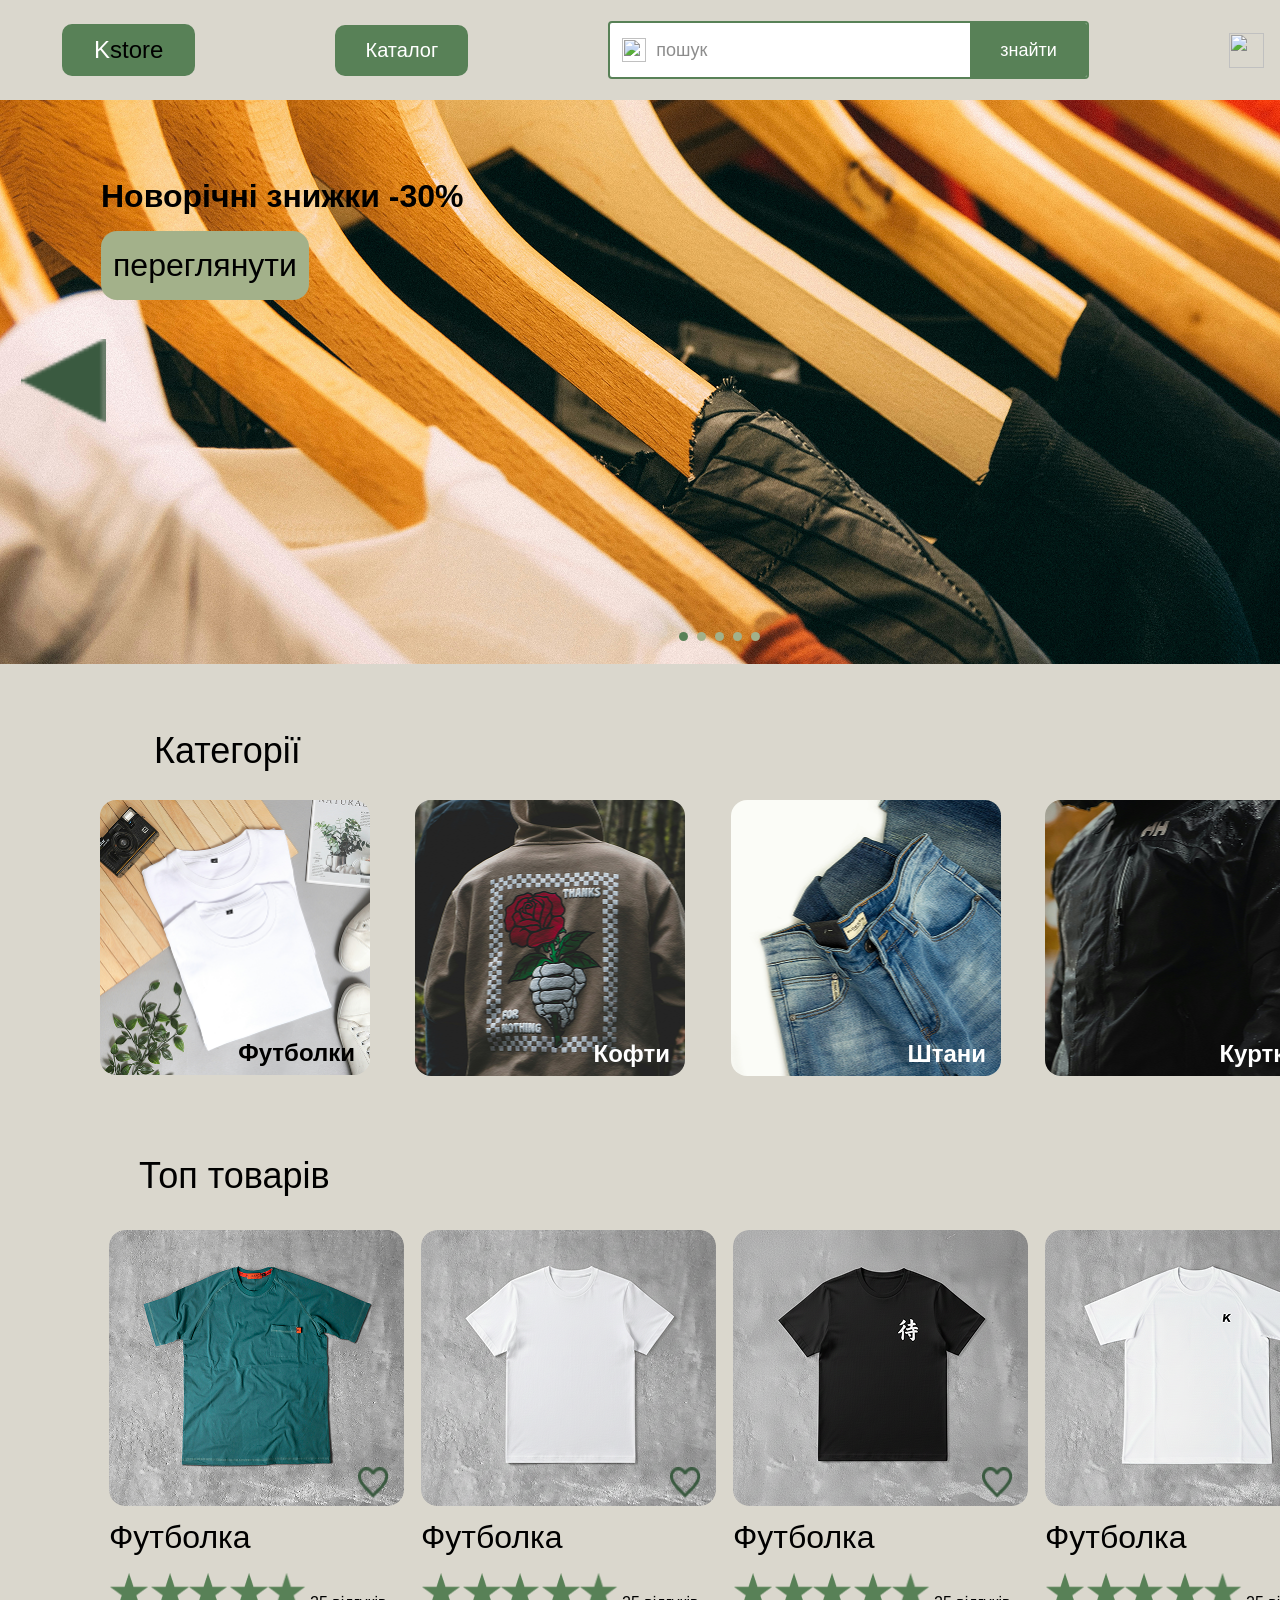
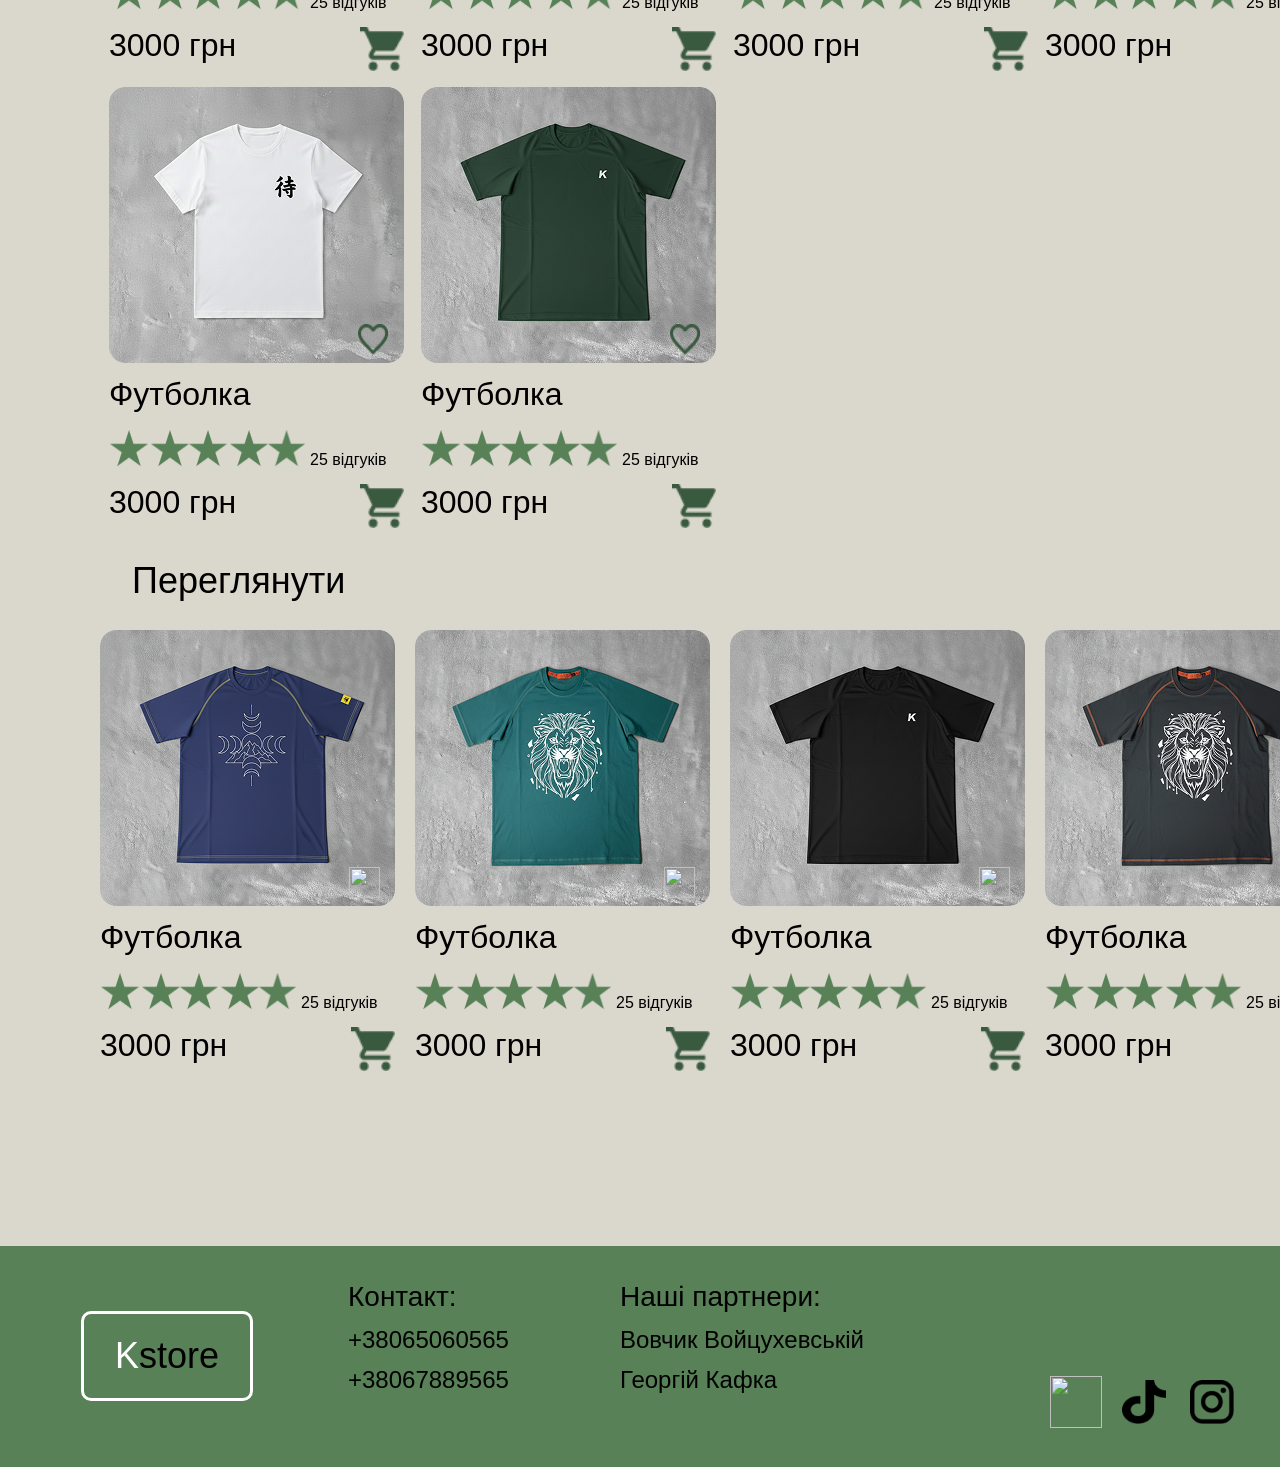
==== index.html @ ea3f1ccd "ver3" ====
<!DOCTYPE html>
<html>
 
<head>
  <meta charset="utf-8" />
  <style>
    :root {
      --cart: #588157;
      --clolr: #DAD7CD;
      --clollr: #a3b18a;
      --coilr: #a3b18a;
    }
  </style>
  <link rel="stylesheet" href="style.css">
</head>
 
<body>
  <div class="home-page">
 
    <!-- ХЕДЕР -->
    <header class="header">
      <div class="kstore-wrapper">
        <p class="kstore"><span class="span">K</span><span class="text-wrapper-13">store</span></p>
      </div>
      <button class="div-wrapper">Каталог</button>
      <div class="search-container">
        <div class="search-box">
          <img class="search-icon" src="img/pepicons-pop-loop.svg" />
          <input type="text" placeholder="пошук" class="search-input">
        </div>
        <button class="button-find">знайти</button>
      </div>
      <div class="header-icons">
        <img class="header-icon" src="img/heart-2.svg" />
        <img class="header-icon" src="img/mdi-account.svg" />
        <img class="header-icon" src="img/mdi-cart-2.svg" />
      </div>
    </header>
 
    <!-- БАНЕР -->
    <div class="frame">
      <div class="div">
        <div class="ellipse"></div>
        <div class="ellipse-2"></div>
        <div class="ellipse-3"></div>
        <div class="ellipse-4"></div>
        <div class="ellipse-5"></div>
        <div class="frame-2">
          <div class="text-wrapper">Новорічні знижки -30%</div>
          <button class="button">
            <div class="text-wrapper-2">переглянути</div>
          </button>
        </div>
        <img class="ic-outline-arrow" src="img/Vector (3).png" />
        <img class="img" src="img/Vector (4).png" />
      </div>
    </div>
 
    <!-- КАТЕГОРІЇ -->
    <div class="text-wrapper-3">Категорії</div>
    <div class="tshirtcategory">
      <div class="text-wrapper-14">Футболки</div>
    </div>
    <div class="frame-7">
      <div class="text-wrapper-15">Кофти</div>
    </div>
    <div class="frame-8">
      <div class="text-wrapper-15">Штани</div>
    </div>
    <div class="frame-9">
      <div class="text-wrapper-15">Куртки</div>
    </div>
 
    <div class="text-wrapper-4">Топ товарів</div>
    <div class="frame-3">
      <div class="div-2">
        <div class="heart-wrapper"><img class="heart" src="img/Vector (2).png" /></div>
        <img class="product-photo" src="img/Frame 15 (10).png" />
        <div class="text-wrapper-5">Футболка</div>
        <img class="star" src="img/Star 3.png" />
        <img class="star-2" src="img/Star 3.png" />
        <img class="star-3" src="img/Star 3.png" />
        <img class="star-4" src="img/Star 3.png" />
        <img class="star-5" src="img/Star 3.png" />
        <div class="text-wrapper-6">25 відгуків</div>
        <div class="text-wrapper-7">3000 грн</div>
        <img class="mdi-cart" src="img/Vector.png" />
      </div>
      <div class="div-2">
        <div class="heart-wrapper"><img class="heart" src="img/Vector (2).png" /></div>
        <img class="product-photo" src="img/Frame 15 (11).png" />
        <div class="text-wrapper-5">Футболка</div>
        <img class="star" src="img/Star 3.png" />
        <img class="star-2" src="img/Star 3.png" />
        <img class="star-3" src="img/Star 3.png" />
        <img class="star-4" src="img/Star 3.png" />
        <img class="star-5" src="img/Star 3.png" />
        <div class="text-wrapper-6">25 відгуків</div>
        <div class="text-wrapper-7">3000 грн</div>
        <img class="mdi-cart" src="img/Vector.png" />
      </div>
      <div class="div-2">
        <div class="heart-wrapper"><img class="heart" src="img/Vector (2).png" /></div>
        <img class="product-photo" src="img/Frame 15 (12).png" />
        <div class="text-wrapper-5">Футболка</div>
        <img class="star" src="img/Star 3.png" />
        <img class="star-2" src="img/Star 3.png" />
        <img class="star-3" src="img/Star 3.png" />
        <img class="star-4" src="img/Star 3.png" />
        <img class="star-5" src="img/Star 3.png" />
        <div class="text-wrapper-8">25 відгуків</div>
        <div class="text-wrapper-7">3000 грн</div>
        <img class="mdi-cart" src="img/Vector.png" />
      </div>
      <div class="div-2">
        <div class="heart-wrapper"><img class="heart" src="img/Vector (2).png" /></div>
        <img class="product-photo" src="img/Frame 15 (13).png" />
        <div class="text-wrapper-5">Футболка</div>
        <img class="star" src="img/Star 3.png" />
        <img class="star-2" src="img/Star 3.png" />
        <img class="star-3" src="img/Star 3.png" />
        <img class="star-4" src="img/Star 3.png" />
        <img class="star-5" src="img/Star 3.png" />
        <div class="text-wrapper-6">25 відгуків</div>
        <div class="text-wrapper-7">3000 грн</div>
        <img class="mdi-cart" src="img/Vector.png" />
      </div>
      <div class="div-2">
        <div class="heart-wrapper"><img class="heart" src="img/Vector (2).png" /></div>
        <img class="product-photo" src="img/Frame 15 (14).png" />
        <div class="text-wrapper-5">Футболка</div>
        <img class="star" src="img/Star 3.png" />
        <img class="star-2" src="img/Star 3.png" />
        <img class="star-3" src="img/Star 3.png" />
        <img class="star-4" src="img/Star 3.png" />
        <img class="star-5" src="img/Star 3.png" />
        <div class="text-wrapper-6">25 відгуків</div>
        <div class="text-wrapper-7">3000 грн</div>
        <img class="mdi-cart" src="img/Vector.png" />
      </div>
      <div class="div-2">
        <div class="heart-wrapper"><img class="heart" src="img/Vector (2).png" /></div>
        <img class="product-photo" src="img/Frame 15 (15).png" />
        <div class="text-wrapper-5">Футболка</div>
        <img class="star" src="img/Star 3.png" />
        <img class="star-2" src="img/Star 3.png" />
        <img class="star-3" src="img/Star 3.png" />
        <img class="star-4" src="img/Star 3.png" />
        <img class="star-5" src="img/Star 3.png" />
        <div class="text-wrapper-8">25 відгуків</div>
        <div class="text-wrapper-7">3000 грн</div>
        <img class="mdi-cart" src="img/Vector.png" />
      </div>
    </div>
 
    <div class="text-wrapper-9">Переглянути</div>
    <div class="frame-4">
      <div class="div-2">
        <div class="heart-wrapper"><img class="heart" src="img/heart.svg" /></div>
        <img class="product-photo" src="img/Frame 15 (16).png" />
        <div class="text-wrapper-5">Футболка</div>
        <img class="star" src="img/Star 3.png" />
        <img class="star-2" src="img/Star 3.png" />
        <img class="star-3" src="img/Star 3.png" />
        <img class="star-4" src="img/Star 3.png" />
        <img class="star-5" src="img/Star 3.png" />
        <div class="text-wrapper-8">25 відгуків</div>
        <div class="text-wrapper-7">3000 грн</div>
        <img class="mdi-cart" src="img/Vector.png" />
      </div>
      <div class="div-2">
        <div class="heart-wrapper"><img class="heart" src="img/heart.svg" /></div>
        <img class="product-photo" src="img/Frame 15 (17).png" />
        <div class="text-wrapper-5">Футболка</div>
        <img class="star" src="img/Star 3.png" />
        <img class="star-2" src="img/Star 3.png" />
        <img class="star-3" src="img/Star 3.png" />
        <img class="star-4" src="img/Star 3.png" />
        <img class="star-5" src="img/Star 3.png" />
        <div class="text-wrapper-8">25 відгуків</div>
        <div class="text-wrapper-7">3000 грн</div>
        <img class="mdi-cart" src="img/Vector.png" />
      </div>
      <div class="div-2">
        <div class="heart-wrapper"><img class="heart" src="img/heart.svg" /></div>
        <img class="product-photo" src="img/Frame 15 (18).png" />
        <div class="text-wrapper-5">Футболка</div>
        <img class="star" src="img/Star 3.png" />
        <img class="star-2" src="img/Star 3.png" />
        <img class="star-3" src="img/Star 3.png" />
        <img class="star-4" src="img/Star 3.png" />
        <img class="star-5" src="img/Star 3.png" />
        <div class="text-wrapper-8">25 відгуків</div>
        <div class="text-wrapper-7">3000 грн</div>
        <img class="mdi-cart" src="img/Vector.png" />
      </div>
      <div class="div-2">
        <div class="heart-wrapper"><img class="heart" src="img/heart.svg" /></div>
        <img class="product-photo" src="img/Frame 15 (19).png" />
        <div class="text-wrapper-5">Футболка</div>
        <img class="star" src="img/Star 3.png" />
        <img class="star-2" src="img/Star 3.png" />
        <img class="star-3" src="img/Star 3.png" />
        <img class="star-4" src="img/Star 3.png" />
        <img class="star-5" src="img/Star 3.png" />
        <div class="text-wrapper-8">25 відгуків</div>
        <div class="text-wrapper-7">3000 грн</div>
        <img class="mdi-cart" src="img/Vector.png" />
      </div>
    </div>
 
    <!-- ФУТЕР -->
    <div class="rectangle">
      <div class="rectangle-2"></div>
      <a href="index.html">
        <div class="frame-10">
          <p class="p"><span class="span">K</span><span class="text-wrapper-13">store</span></p>
        </div>
      </a>
      <div class="text-wrapper-16">Контакт:</div>
      <div class="text-wrapper-17">+38065060565</div>
      <div class="text-wrapper-18">+38067889565</div>
      <div class="text-wrapper-19">Наші партнери:</div>
      <div class="text-wrapper-20">Вовчик Войцухевській</div>
      <div class="text-wrapper-21">Георгій Кафка</div>
      <div class="footer-icons">
        <img src="img/vector-3.svg" class="footer-icon-tiktok" />
        <div class="mdi-instagram"><img class="vector" src="img/Vector (5).png" /></div>
        <div class="mdi-twitter"><img class="vector-2" src="img/Vector (6).png" /></div>
      </div>
    </div>
 
  </div>
</body>
 
</html>
---- style.css ----
html, body {
  margin: 0;
  padding: 0;
  background-color: #DAD7CD;
}

button:focus-visible {
  outline: 2px solid #4a90e2;
}

a {
  text-decoration: none;
}


.home-page {
  background-color: #DAD7CD;
  width: 1440px;
  min-height: 3067px;
  margin: 0 auto;
  position: relative;
  display: flex;
  flex-direction: column;
  align-items: flex-start;
}


.home-page .header {
  width: 1440px;
  height: 100px;
  display: flex;
  align-items: center;
  justify-content: space-between;
  padding: 0 62px;
  box-sizing: border-box;
  flex-shrink: 0;
  background-color: transparent;
}

.home-page .kstore-wrapper {
  display: flex;
  align-items: center;
  justify-content: center;
  background-color: #588157;
  border-radius: 10px;
  padding: 12px 32px;
  cursor: pointer;
}

.home-page .kstore {
  font-family: "Inter", Helvetica, sans-serif;
  font-size: 24px;
  color: transparent;
  margin: 0;
  line-height: normal;
}

.home-page .span {
  color: #ffffff;
}

.home-page .text-wrapper-13 {
  color: #000000;
}

.home-page .div-wrapper {
  all: unset;
  box-sizing: border-box;
  background-color: #588157;
  color: #ffffff;
  border-radius: 10px;
  padding: 14px 30px;
  font-family: "Inter", Helvetica, sans-serif;
  font-size: 20px;
  cursor: pointer;
  white-space: nowrap;
}

.home-page .div-wrapper:hover {
  background-color: #3e5b41;
}

.search-container {
  display: flex;
  align-items: center;
  border: 2px solid #588157;
  border-radius: 4px;
  overflow: hidden;
  background: white;
}

.search-box {
  display: flex;
  align-items: center;
  padding: 0 12px;
}

.search-icon {
  width: 24px;
  height: 24px;
  margin-right: 8px;
}

.search-input {
  border: none;
  outline: none;
  width: 300px;
  height: 50px;
  font-size: 18px;
  font-family: "Inter", Helvetica, sans-serif;
  background: transparent;
}

.search-input::placeholder {
  color: #8c8c8c;
}

.button-find {
  all: unset;
  box-sizing: border-box;
  background-color: #588157;
  color: #ffffff;
  padding: 0 30px;
  height: 54px;
  cursor: pointer;
  font-size: 18px;
  font-family: "Inter", Helvetica, sans-serif;
  white-space: nowrap;
}

.button-find:hover {
  background-color: #3e5b41;
}

.header-icons {
  display: flex;
  align-items: center;
  gap: 22px;
}

.header-icon {
  width: 35px;
  height: 35px;
  cursor: pointer;
}

.home-page .frame {
  width: 1440px;
  height: 564px;
  flex-shrink: 0;
}

.home-page .div {
  width: 1440px;
  height: 564px;
  position: relative;
  background-image: url(./img/Rectangle\ 1.png);
  background-size: cover;
  background-position: 50% 50%;
}

.home-page .ellipse {
  position: absolute;
  left: 679px;
  top: 532px;
  width: 9px;
  height: 9px;
  border-radius: 50%;
  background-color: #588157;
}

.home-page .ellipse-2,
.home-page .ellipse-3,
.home-page .ellipse-4,
.home-page .ellipse-5 {
  position: absolute;
  top: 532px;
  width: 9px;
  height: 9px;
  border-radius: 50%;
  background-color: #a3b18a;
}

.home-page .ellipse-2 { left: 697px; }
.home-page .ellipse-3 { left: 715px; }
.home-page .ellipse-4 { left: 733px; }
.home-page .ellipse-5 { left: 751px; }

.home-page .frame-2 {
  display: flex;
  flex-direction: column;
  width: 383px;
  align-items: flex-start;
  position: absolute;
  top: 78px;
  left: 101px;
  gap: 16px;
}

.home-page .text-wrapper {
  font-family: "Inter", Helvetica, sans-serif;
  font-weight: 600;
  color: #000000;
  font-size: 32px;
  line-height: normal;
}

.home-page .button {
  all: unset;
  box-sizing: border-box;
  display: inline-flex;
  align-items: center;
  justify-content: center;
  padding: 16px 12px;
  background-color: #a3b18a;
  border-radius: 16px;
  cursor: pointer;
}

.home-page .text-wrapper-2 {
  font-family: "Inter", Helvetica, sans-serif;
  font-weight: 400;
  color: #000000;
  font-size: 32px;
  line-height: normal;
}

.home-page .ic-outline-arrow {
  position: absolute;
  top: 239px;
  left: 21px;
  width: 85px;
  height: 85px;
}

.home-page .img {
  position: absolute;
  top: 237px;
  left: 1350px;
  width: 90px;
  height: 90px;
}


.home-page .text-wrapper-3 {
  position: absolute;
  top: 730px;
  left: 154px;
  font-family: "Inter", Helvetica, sans-serif;
  font-weight: 400;
  color: #000000;
  font-size: 36px;
  line-height: normal;
}

.home-page .tshirtcategory {
  display: flex;
  width: 270px;
  height: 275px;
  align-items: flex-end;
  justify-content: flex-end;
  padding: 8px 15px;
  box-sizing: border-box;
  position: absolute;
  top: 800px;
  left: 100px;
  border-radius: 16px;
  background-image: url(./img/primary.png);
  background-size: cover;
  background-position: 50% 50%;
}

.home-page .text-wrapper-14 {
  font-family: "Inter", Helvetica, sans-serif;
  font-weight: 700;
  color: #000000;
  font-size: 24px;
  line-height: normal;
}

.home-page .frame-7 {
  display: flex;
  width: 270px;
  height: 276px;
  align-items: flex-end;
  justify-content: flex-end;
  padding: 8px 15px;
  box-sizing: border-box;
  position: absolute;
  top: 800px;
  left: 415px;
  border-radius: 16px;
  background-image: url(./img/Frame\ 32\ \(1\).png);
  background-size: cover;
  background-position: 50% 50%;
}

.home-page .frame-8 {
  display: flex;
  width: 270px;
  height: 276px;
  align-items: flex-end;
  justify-content: flex-end;
  padding: 8px 15px;
  box-sizing: border-box;
  position: absolute;
  top: 800px;
  left: 731px;
  border-radius: 16px;
  background-image: url(./img/Frame\ 33\ \(1\).png);
  background-size: cover;
  background-position: 50% 50%;
}

.home-page .frame-9 {
  display: flex;
  width: 270px;
  height: 276px;
  align-items: flex-end;
  justify-content: flex-end;
  padding: 8px 15px;
  box-sizing: border-box;
  position: absolute;
  top: 800px;
  left: 1045px;
  border-radius: 16px;
  background-image: url(./img/Frame\ 34\ \(1\).png);
  background-size: cover;
  background-position: 50% 50%;
}

.home-page .text-wrapper-15 {
  font-family: "Inter", Helvetica, sans-serif;
  font-weight: 600;
  color: #ffffff;
  font-size: 24px;
  line-height: normal;
}


.home-page .text-wrapper-4 {
  position: absolute;
  top: 1155px;
  left: 139px;
  font-family: "Inter", Helvetica, sans-serif;
  font-weight: 400;
  color: #000000;
  font-size: 36px;
  line-height: normal;
}

.home-page .frame-3 {
  display: flex;
  flex-wrap: wrap;
  width: 1243px;
  align-items: flex-start;
  gap: 17px;
  position: absolute;
  top: 1230px;
  left: 109px;
}

.home-page .div-2 {
  position: relative;
  width: 295px;
  height: 440px;
}

.home-page .heart-wrapper {
  all: unset;
  box-sizing: border-box;
  display: flex;
  width: 295px;
  height: 276px;
  align-items: flex-end;
  justify-content: flex-end;
  padding: 8px 15px;
  position: absolute;
  top: 0;
  left: 0;
  border-radius: 16px;
  cursor: pointer;
  z-index: 1;
}

.home-page .heart {
  width: 31px;
  height: 31px;
}

.home-page .product-photo {
  position: absolute;
  top: 0;
  left: 0;
  width: 295px;
  height: 276px;
  object-fit: cover;
  border-radius: 16px;
}

.home-page .text-wrapper-5 {
  position: absolute;
  top: 289px;
  left: 0;
  font-family: "Inter", Helvetica, sans-serif;
  font-weight: 400;
  color: #000000;
  font-size: 32px;
  line-height: normal;
}

.home-page .star  { position: absolute; top: 343px; left: 1px;   width: 39px; height: 37px; }
.home-page .star-2{ position: absolute; top: 343px; left: 42px;  width: 39px; height: 37px; }
.home-page .star-3{ position: absolute; top: 343px; left: 80px;  width: 39px; height: 37px; }
.home-page .star-4{ position: absolute; top: 343px; left: 121px; width: 39px; height: 37px; }
.home-page .star-5{ position: absolute; top: 343px; left: 159px; width: 38px; height: 37px; }

.home-page .text-wrapper-6,
.home-page .text-wrapper-8 {
  position: absolute;
  top: 364px;
  left: 201px;
  width: 85px;
  font-family: "Inter", Helvetica, sans-serif;
  font-weight: 400;
  color: #000000;
  font-size: 16px;
  line-height: normal;
  white-space: nowrap;
}

.home-page .text-wrapper-7 {
  position: absolute;
  top: 397px;
  left: 0;
  font-family: "Inter", Helvetica, sans-serif;
  font-weight: 400;
  color: #000000;
  font-size: 32px;
  line-height: normal;
}

.home-page .mdi-cart {
  position: absolute;
  top: 397px;
  left: 251px;
  width: 44px;
  height: 44px;
}


.home-page .text-wrapper-9 {
  position: absolute;
  top: 2160px;
  left: 132px;
  font-family: "Inter", Helvetica, sans-serif;
  font-weight: 400;
  color: #000000;
  font-size: 36px;
  line-height: normal;
}

.home-page .frame-4 {
  display: flex;
  align-items: flex-start;
  gap: 20px;
  position: absolute;
  top: 2230px;
  left: 100px;
}


.home-page .rectangle {
  position: absolute;
  bottom: 0;
  left: 0;
  width: 1440px;
  height: 221px;
  background-color: #588157;
}

.home-page .rectangle-2 {
  width: 100%;
  height: 100%;
  position: absolute;
  top: 0;
  left: 0;
  background-color: #588157;
}

.home-page .frame-10 {
  display: flex;
  width: 172px;
  height: 90px;
  align-items: center;
  justify-content: center;
  padding: 4px 39px;
  box-sizing: border-box;
  position: absolute;
  top: 65px;
  left: 81px;
  background-color: #588157;
  border-radius: 10px;
  border: 3px solid #ffffff;
}

.home-page .p {
  font-family: "Inter", Helvetica, sans-serif;
  font-weight: 400;
  color: transparent;
  font-size: 36px;
  line-height: normal;
  margin: 0;
}

.home-page .text-wrapper-16 {
  position: absolute;
  top: 35px;
  left: 348px;
  font-family: "Inter", Helvetica, sans-serif;
  font-weight: 400;
  color: #000000;
  font-size: 28px;
  line-height: normal;
}

.home-page .text-wrapper-17 {
  position: absolute;
  top: 80px;
  left: 348px;
  font-family: "Inter", Helvetica, sans-serif;
  font-weight: 400;
  color: #000000;
  font-size: 24px;
  line-height: normal;
}

.home-page .text-wrapper-18 {
  position: absolute;
  top: 120px;
  left: 348px;
  font-family: "Inter", Helvetica, sans-serif;
  font-weight: 400;
  color: #000000;
  font-size: 24px;
  line-height: normal;
}

.home-page .text-wrapper-19 {
  position: absolute;
  top: 35px;
  left: 620px;
  font-family: "Inter", Helvetica, sans-serif;
  font-weight: 400;
  color: #000000;
  font-size: 28px;
  line-height: normal;
}

.home-page .text-wrapper-20 {
  position: absolute;
  top: 80px;
  left: 620px;
  font-family: "Inter", Helvetica, sans-serif;
  font-weight: 400;
  color: #000000;
  font-size: 24px;
  line-height: normal;
}

.home-page .text-wrapper-21 {
  position: absolute;
  top: 120px;
  left: 620px;
  font-family: "Inter", Helvetica, sans-serif;
  font-weight: 400;
  color: #000000;
  font-size: 24px;
  line-height: normal;
}

.home-page .footer-icons {
  position: absolute;
  top: 130px;
  left: 1050px;
  display: flex;
  align-items: center;
  gap: 16px;
}

.home-page .footer-icon-tiktok {
  width: 52px;
  height: 52px;
}

.home-page .mdi-instagram {
  width: 52px;
  height: 52px;
  display: flex;
  align-items: center;
  justify-content: center;
}

.home-page .vector {
  width: 44px;
  height: 44px;
}

.home-page .mdi-twitter {
  width: 52px;
  height: 52px;
  display: flex;
  align-items: center;
  justify-content: center;
}

.home-page .vector-2 {
  width: 44px;
  height: 44px;
}


.home-page .slider-control {
  all: unset;
  box-sizing: border-box;
  position: absolute;
  cursor: pointer;
  display: block;
}

.home-page .product-cart-button {
  all: unset;
  box-sizing: border-box;
  position: absolute;
  top: 397px;
  left: 251px;
  width: 44px;
  height: 44px;
  cursor: pointer;
  display: block;
}

.home-page .icon-button {
  all: unset;
  box-sizing: border-box;
  cursor: pointer;
  display: block;
}

.home-page .tshirtcategory,
.home-page .frame-7,
.home-page .frame-8,
.home-page .frame-9 {
  text-decoration: none;
}
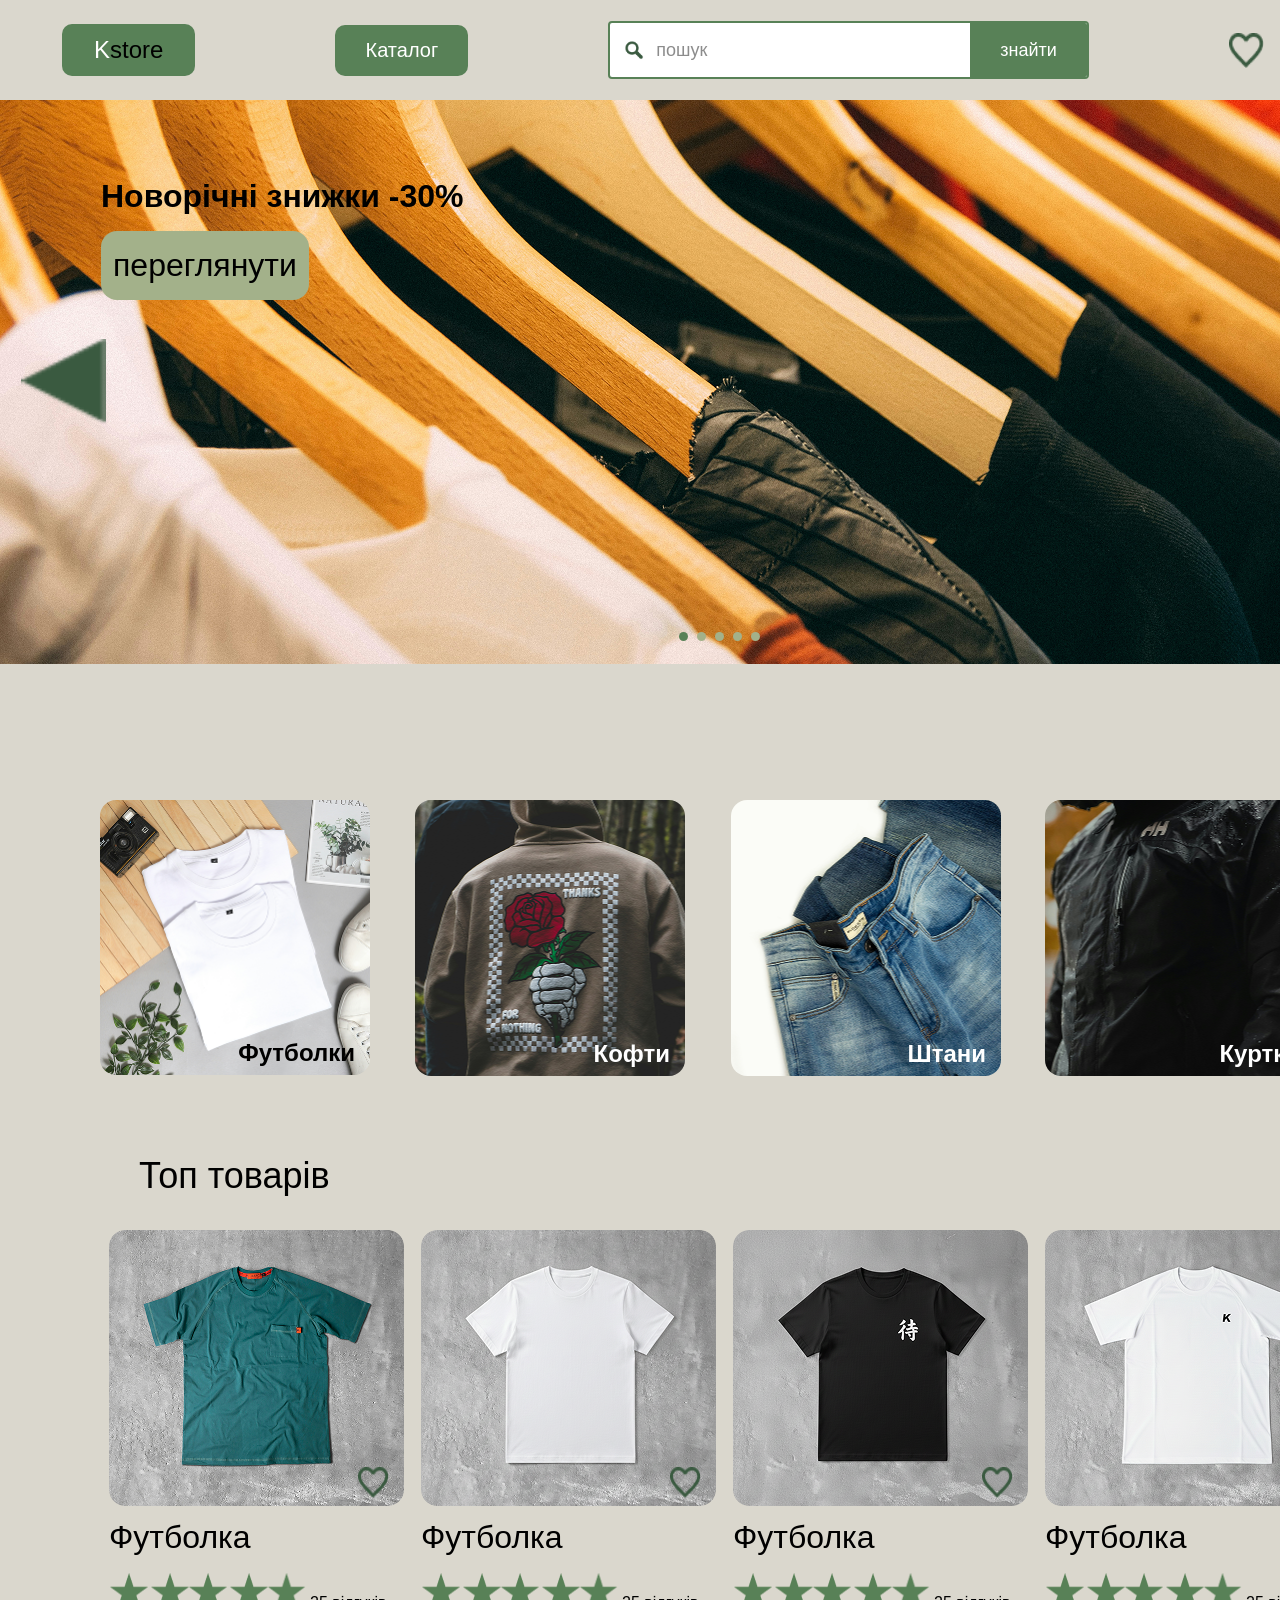
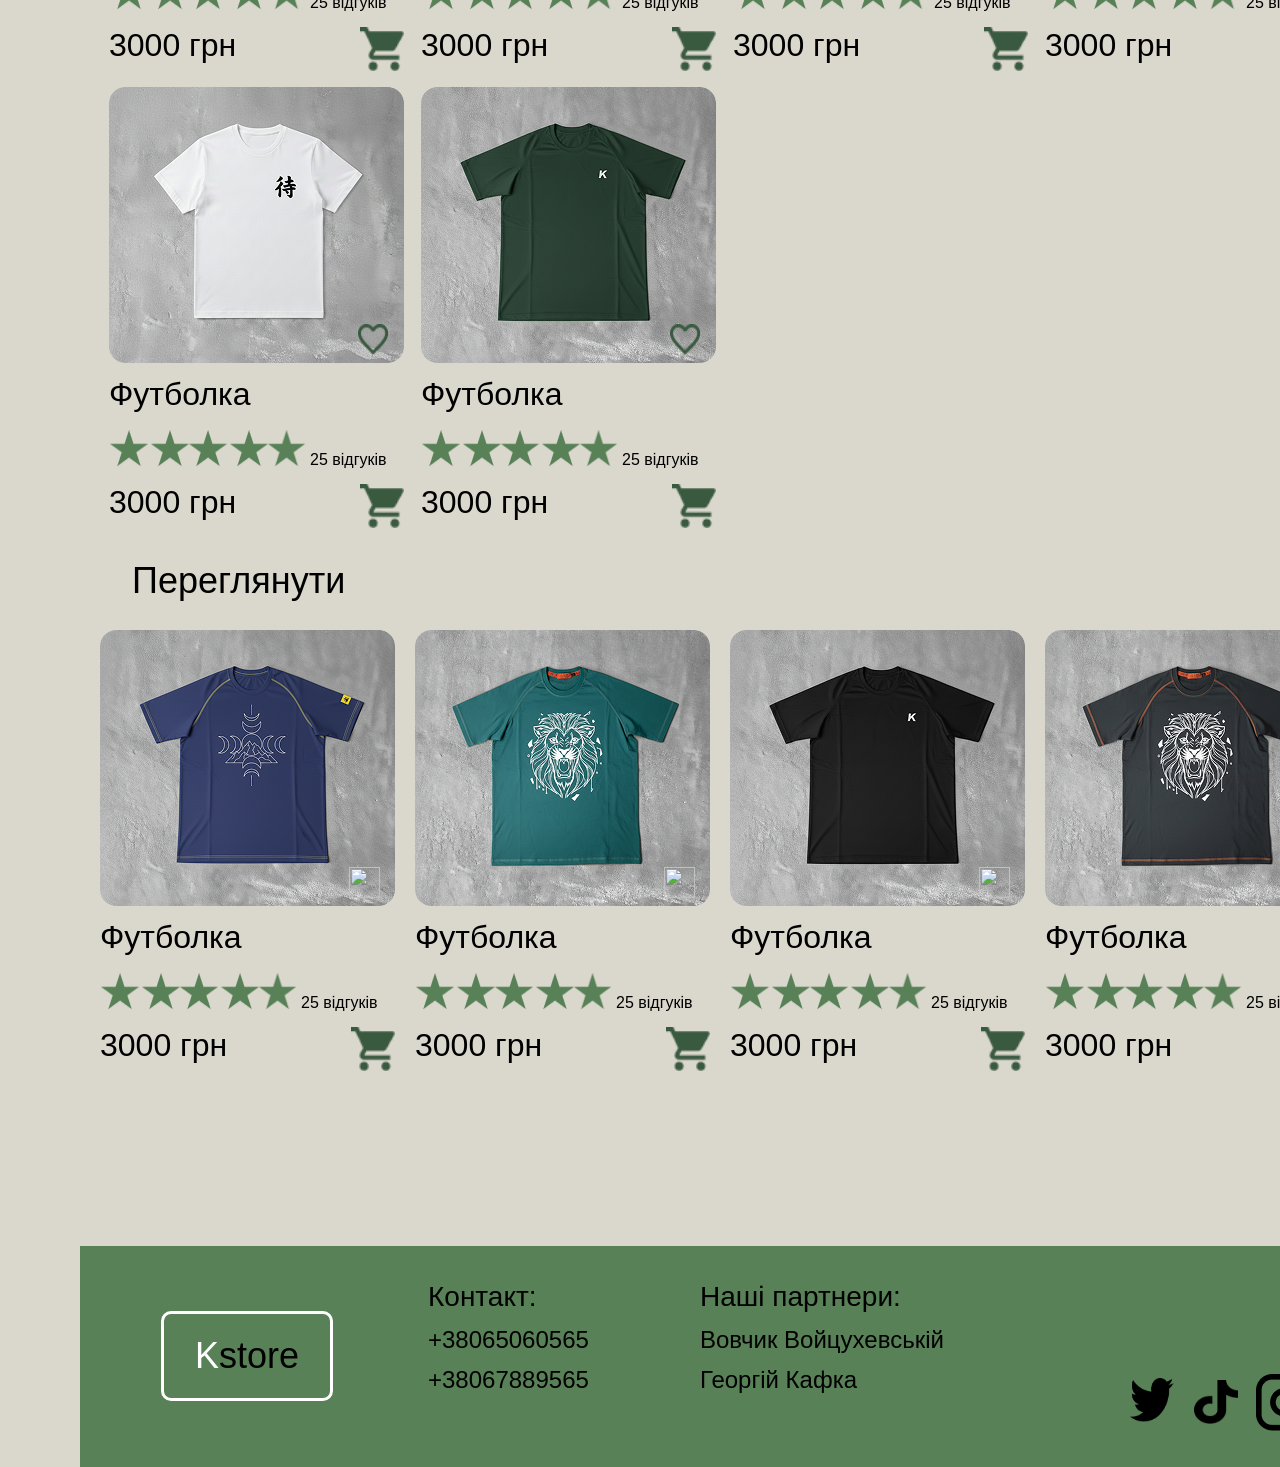
==== commit 7e0acc5a: "Add product page and update product links" ====
--- a/index.html
+++ b/index.html
@@ -25,15 +25,15 @@
       <button class="div-wrapper">Каталог</button>
       <div class="search-container">
         <div class="search-box">
-          <img class="search-icon" src="img/pepicons-pop-loop.svg" />
+          <img class="search-icon" src="img/pepicons-pop_loop.png" />
           <input type="text" placeholder="пошук" class="search-input">
         </div>
         <button class="button-find">знайти</button>
       </div>
       <div class="header-icons">
-        <img class="header-icon" src="img/heart-2.svg" />
-        <img class="header-icon" src="img/mdi-account.svg" />
-        <img class="header-icon" src="img/mdi-cart-2.svg" />
+        <img class="header-icon" src="img/Vector (2).png" />
+        <img class="header-icon" src="img/Vector (1).png" />
+        <img class="header-icon" src="img/Vector.png" />
       </div>
     </header>
  
@@ -57,22 +57,33 @@
     </div>
  
     <!-- КАТЕГОРІЇ -->
-    <div class="text-wrapper-3">Категорії</div>
-    <div class="tshirtcategory">
-      <div class="text-wrapper-14">Футболки</div>
-    </div>
-    <div class="frame-7">
-      <div class="text-wrapper-15">Кофти</div>
-    </div>
-    <div class="frame-8">
-      <div class="text-wrapper-15">Штани</div>
-    </div>
-    <div class="frame-9">
-      <div class="text-wrapper-15">Куртки</div>
-    </div>
+    <a href="tshirts.html">
+  <div class="tshirtcategory">
+    <div class="text-wrapper-14">Футболки</div>
+  </div>
+</a>
+
+<a href="tshirts.html">
+  <div class="frame-7">
+    <div class="text-wrapper-15">Кофти</div>
+  </div>
+</a>
+
+<a href="tshirts.html">
+  <div class="frame-8">
+    <div class="text-wrapper-15">Штани</div>
+  </div>
+</a>
+
+<a href="tshirts.html">
+  <div class="frame-9">
+    <div class="text-wrapper-15">Куртки</div>
+  </div>
+</a>
  
     <div class="text-wrapper-4">Топ товарів</div>
     <div class="frame-3">
+      <a href="product.html" class="product-link">
       <div class="div-2">
         <div class="heart-wrapper"><img class="heart" src="img/Vector (2).png" /></div>
         <img class="product-photo" src="img/Frame 15 (10).png" />
@@ -86,6 +97,8 @@
         <div class="text-wrapper-7">3000 грн</div>
         <img class="mdi-cart" src="img/Vector.png" />
       </div>
+      </a>
+      <a href="product.html" class="product-link">
       <div class="div-2">
         <div class="heart-wrapper"><img class="heart" src="img/Vector (2).png" /></div>
         <img class="product-photo" src="img/Frame 15 (11).png" />
@@ -99,6 +112,8 @@
         <div class="text-wrapper-7">3000 грн</div>
         <img class="mdi-cart" src="img/Vector.png" />
       </div>
+      </a>
+      <a href="product.html" class="product-link">
       <div class="div-2">
         <div class="heart-wrapper"><img class="heart" src="img/Vector (2).png" /></div>
         <img class="product-photo" src="img/Frame 15 (12).png" />
@@ -112,6 +127,8 @@
         <div class="text-wrapper-7">3000 грн</div>
         <img class="mdi-cart" src="img/Vector.png" />
       </div>
+      </a>
+      <a href="product.html" class="product-link">
       <div class="div-2">
         <div class="heart-wrapper"><img class="heart" src="img/Vector (2).png" /></div>
         <img class="product-photo" src="img/Frame 15 (13).png" />
@@ -125,6 +142,8 @@
         <div class="text-wrapper-7">3000 грн</div>
         <img class="mdi-cart" src="img/Vector.png" />
       </div>
+      </a>
+      <a href="product.html" class="product-link">
       <div class="div-2">
         <div class="heart-wrapper"><img class="heart" src="img/Vector (2).png" /></div>
         <img class="product-photo" src="img/Frame 15 (14).png" />
@@ -138,6 +157,8 @@
         <div class="text-wrapper-7">3000 грн</div>
         <img class="mdi-cart" src="img/Vector.png" />
       </div>
+      </a>
+      <a href="product.html" class="product-link">
       <div class="div-2">
         <div class="heart-wrapper"><img class="heart" src="img/Vector (2).png" /></div>
         <img class="product-photo" src="img/Frame 15 (15).png" />
@@ -151,10 +172,12 @@
         <div class="text-wrapper-7">3000 грн</div>
         <img class="mdi-cart" src="img/Vector.png" />
       </div>
+      </a>
     </div>
  
     <div class="text-wrapper-9">Переглянути</div>
     <div class="frame-4">
+      <a href="product.html" class="product-link">
       <div class="div-2">
         <div class="heart-wrapper"><img class="heart" src="img/heart.svg" /></div>
         <img class="product-photo" src="img/Frame 15 (16).png" />
@@ -168,6 +191,8 @@
         <div class="text-wrapper-7">3000 грн</div>
         <img class="mdi-cart" src="img/Vector.png" />
       </div>
+      </a>
+      <a href="product.html" class="product-link">
       <div class="div-2">
         <div class="heart-wrapper"><img class="heart" src="img/heart.svg" /></div>
         <img class="product-photo" src="img/Frame 15 (17).png" />
@@ -181,6 +206,8 @@
         <div class="text-wrapper-7">3000 грн</div>
         <img class="mdi-cart" src="img/Vector.png" />
       </div>
+      </a>
+      <a href="product.html" class="product-link">
       <div class="div-2">
         <div class="heart-wrapper"><img class="heart" src="img/heart.svg" /></div>
         <img class="product-photo" src="img/Frame 15 (18).png" />
@@ -194,6 +221,8 @@
         <div class="text-wrapper-7">3000 грн</div>
         <img class="mdi-cart" src="img/Vector.png" />
       </div>
+      </a>
+      <a href="product.html" class="product-link">
       <div class="div-2">
         <div class="heart-wrapper"><img class="heart" src="img/heart.svg" /></div>
         <img class="product-photo" src="img/Frame 15 (19).png" />
@@ -207,6 +236,7 @@
         <div class="text-wrapper-7">3000 грн</div>
         <img class="mdi-cart" src="img/Vector.png" />
       </div>
+      </a>
     </div>
  
     <!-- ФУТЕР -->
@@ -224,14 +254,13 @@
       <div class="text-wrapper-20">Вовчик Войцухевській</div>
       <div class="text-wrapper-21">Георгій Кафка</div>
       <div class="footer-icons">
-        <img src="img/vector-3.svg" class="footer-icon-tiktok" />
-        <div class="mdi-instagram"><img class="vector" src="img/Vector (5).png" /></div>
-        <div class="mdi-twitter"><img class="vector-2" src="img/Vector (6).png" /></div>
-      </div>
-    </div>
- 
+        <div class="mdi-tiktok"><img class="vector" src="img/Vector (7).png" /></div>
+        <div class="mdi-instagram"><img class="vector-2" src="img/Vector (5).png" /></div>
+        <div class="mdi-twitter"><img class="vector-3" src="img/Vector (6).png" /></div>
+      </div>
+    </div>
+
   </div>
 </body>
- 
+
 </html>
- 
--- a/style.css
+++ b/style.css
@@ -3,16 +3,15 @@
   padding: 0;
   background-color: #DAD7CD;
 }
-
+ 
 button:focus-visible {
   outline: 2px solid #4a90e2;
 }
-
+ 
 a {
   text-decoration: none;
 }
-
-
+ 
 .home-page {
   background-color: #DAD7CD;
   width: 1440px;
@@ -23,8 +22,7 @@
   flex-direction: column;
   align-items: flex-start;
 }
-
-
+ 
 .home-page .header {
   width: 1440px;
   height: 100px;
@@ -36,7 +34,7 @@
   flex-shrink: 0;
   background-color: transparent;
 }
-
+ 
 .home-page .kstore-wrapper {
   display: flex;
   align-items: center;
@@ -46,7 +44,7 @@
   padding: 12px 32px;
   cursor: pointer;
 }
-
+ 
 .home-page .kstore {
   font-family: "Inter", Helvetica, sans-serif;
   font-size: 24px;
@@ -54,15 +52,15 @@
   margin: 0;
   line-height: normal;
 }
-
+ 
 .home-page .span {
   color: #ffffff;
 }
-
+ 
 .home-page .text-wrapper-13 {
   color: #000000;
 }
-
+ 
 .home-page .div-wrapper {
   all: unset;
   box-sizing: border-box;
@@ -75,11 +73,11 @@
   cursor: pointer;
   white-space: nowrap;
 }
-
+ 
 .home-page .div-wrapper:hover {
   background-color: #3e5b41;
 }
-
+ 
 .search-container {
   display: flex;
   align-items: center;
@@ -88,19 +86,19 @@
   overflow: hidden;
   background: white;
 }
-
+ 
 .search-box {
   display: flex;
   align-items: center;
   padding: 0 12px;
 }
-
+ 
 .search-icon {
   width: 24px;
   height: 24px;
   margin-right: 8px;
 }
-
+ 
 .search-input {
   border: none;
   outline: none;
@@ -110,11 +108,11 @@
   font-family: "Inter", Helvetica, sans-serif;
   background: transparent;
 }
-
+ 
 .search-input::placeholder {
   color: #8c8c8c;
 }
-
+ 
 .button-find {
   all: unset;
   box-sizing: border-box;
@@ -127,29 +125,29 @@
   font-family: "Inter", Helvetica, sans-serif;
   white-space: nowrap;
 }
-
+ 
 .button-find:hover {
   background-color: #3e5b41;
 }
-
+ 
 .header-icons {
   display: flex;
   align-items: center;
   gap: 22px;
 }
-
+ 
 .header-icon {
   width: 35px;
   height: 35px;
   cursor: pointer;
 }
-
+ 
 .home-page .frame {
   width: 1440px;
   height: 564px;
   flex-shrink: 0;
 }
-
+ 
 .home-page .div {
   width: 1440px;
   height: 564px;
@@ -158,7 +156,7 @@
   background-size: cover;
   background-position: 50% 50%;
 }
-
+ 
 .home-page .ellipse {
   position: absolute;
   left: 679px;
@@ -168,7 +166,7 @@
   border-radius: 50%;
   background-color: #588157;
 }
-
+ 
 .home-page .ellipse-2,
 .home-page .ellipse-3,
 .home-page .ellipse-4,
@@ -180,12 +178,12 @@
   border-radius: 50%;
   background-color: #a3b18a;
 }
-
+ 
 .home-page .ellipse-2 { left: 697px; }
 .home-page .ellipse-3 { left: 715px; }
 .home-page .ellipse-4 { left: 733px; }
 .home-page .ellipse-5 { left: 751px; }
-
+ 
 .home-page .frame-2 {
   display: flex;
   flex-direction: column;
@@ -196,7 +194,7 @@
   left: 101px;
   gap: 16px;
 }
-
+ 
 .home-page .text-wrapper {
   font-family: "Inter", Helvetica, sans-serif;
   font-weight: 600;
@@ -204,7 +202,7 @@
   font-size: 32px;
   line-height: normal;
 }
-
+ 
 .home-page .button {
   all: unset;
   box-sizing: border-box;
@@ -216,7 +214,7 @@
   border-radius: 16px;
   cursor: pointer;
 }
-
+ 
 .home-page .text-wrapper-2 {
   font-family: "Inter", Helvetica, sans-serif;
   font-weight: 400;
@@ -224,7 +222,7 @@
   font-size: 32px;
   line-height: normal;
 }
-
+ 
 .home-page .ic-outline-arrow {
   position: absolute;
   top: 239px;
@@ -232,7 +230,7 @@
   width: 85px;
   height: 85px;
 }
-
+ 
 .home-page .img {
   position: absolute;
   top: 237px;
@@ -240,8 +238,7 @@
   width: 90px;
   height: 90px;
 }
-
-
+ 
 .home-page .text-wrapper-3 {
   position: absolute;
   top: 730px;
@@ -252,7 +249,7 @@
   font-size: 36px;
   line-height: normal;
 }
-
+ 
 .home-page .tshirtcategory {
   display: flex;
   width: 270px;
@@ -269,7 +266,7 @@
   background-size: cover;
   background-position: 50% 50%;
 }
-
+ 
 .home-page .text-wrapper-14 {
   font-family: "Inter", Helvetica, sans-serif;
   font-weight: 700;
@@ -277,7 +274,7 @@
   font-size: 24px;
   line-height: normal;
 }
-
+ 
 .home-page .frame-7 {
   display: flex;
   width: 270px;
@@ -294,7 +291,7 @@
   background-size: cover;
   background-position: 50% 50%;
 }
-
+ 
 .home-page .frame-8 {
   display: flex;
   width: 270px;
@@ -311,7 +308,7 @@
   background-size: cover;
   background-position: 50% 50%;
 }
-
+ 
 .home-page .frame-9 {
   display: flex;
   width: 270px;
@@ -328,7 +325,7 @@
   background-size: cover;
   background-position: 50% 50%;
 }
-
+ 
 .home-page .text-wrapper-15 {
   font-family: "Inter", Helvetica, sans-serif;
   font-weight: 600;
@@ -336,8 +333,7 @@
   font-size: 24px;
   line-height: normal;
 }
-
-
+ 
 .home-page .text-wrapper-4 {
   position: absolute;
   top: 1155px;
@@ -348,7 +344,7 @@
   font-size: 36px;
   line-height: normal;
 }
-
+ 
 .home-page .frame-3 {
   display: flex;
   flex-wrap: wrap;
@@ -359,13 +355,13 @@
   top: 1230px;
   left: 109px;
 }
-
+ 
 .home-page .div-2 {
   position: relative;
   width: 295px;
   height: 440px;
 }
-
+ 
 .home-page .heart-wrapper {
   all: unset;
   box-sizing: border-box;
@@ -382,12 +378,12 @@
   cursor: pointer;
   z-index: 1;
 }
-
+ 
 .home-page .heart {
   width: 31px;
   height: 31px;
 }
-
+ 
 .home-page .product-photo {
   position: absolute;
   top: 0;
@@ -397,7 +393,7 @@
   object-fit: cover;
   border-radius: 16px;
 }
-
+ 
 .home-page .text-wrapper-5 {
   position: absolute;
   top: 289px;
@@ -408,13 +404,13 @@
   font-size: 32px;
   line-height: normal;
 }
-
+ 
 .home-page .star  { position: absolute; top: 343px; left: 1px;   width: 39px; height: 37px; }
 .home-page .star-2{ position: absolute; top: 343px; left: 42px;  width: 39px; height: 37px; }
 .home-page .star-3{ position: absolute; top: 343px; left: 80px;  width: 39px; height: 37px; }
 .home-page .star-4{ position: absolute; top: 343px; left: 121px; width: 39px; height: 37px; }
 .home-page .star-5{ position: absolute; top: 343px; left: 159px; width: 38px; height: 37px; }
-
+ 
 .home-page .text-wrapper-6,
 .home-page .text-wrapper-8 {
   position: absolute;
@@ -428,7 +424,7 @@
   line-height: normal;
   white-space: nowrap;
 }
-
+ 
 .home-page .text-wrapper-7 {
   position: absolute;
   top: 397px;
@@ -439,7 +435,7 @@
   font-size: 32px;
   line-height: normal;
 }
-
+ 
 .home-page .mdi-cart {
   position: absolute;
   top: 397px;
@@ -447,8 +443,7 @@
   width: 44px;
   height: 44px;
 }
-
-
+ 
 .home-page .text-wrapper-9 {
   position: absolute;
   top: 2160px;
@@ -459,7 +454,7 @@
   font-size: 36px;
   line-height: normal;
 }
-
+ 
 .home-page .frame-4 {
   display: flex;
   align-items: flex-start;
@@ -468,17 +463,19 @@
   top: 2230px;
   left: 100px;
 }
-
-
+ 
+/* ===================== ФУТЕР ===================== */
+ 
 .home-page .rectangle {
   position: absolute;
   bottom: 0;
-  left: 0;
-  width: 1440px;
+  left: 50%;
+  transform: translateX(-50%);
+  width: 100vw;
   height: 221px;
   background-color: #588157;
 }
-
+ 
 .home-page .rectangle-2 {
   width: 100%;
   height: 100%;
@@ -487,7 +484,7 @@
   left: 0;
   background-color: #588157;
 }
-
+ 
 .home-page .frame-10 {
   display: flex;
   width: 172px;
@@ -503,7 +500,7 @@
   border-radius: 10px;
   border: 3px solid #ffffff;
 }
-
+ 
 .home-page .p {
   font-family: "Inter", Helvetica, sans-serif;
   font-weight: 400;
@@ -512,7 +509,7 @@
   line-height: normal;
   margin: 0;
 }
-
+ 
 .home-page .text-wrapper-16 {
   position: absolute;
   top: 35px;
@@ -523,7 +520,7 @@
   font-size: 28px;
   line-height: normal;
 }
-
+ 
 .home-page .text-wrapper-17 {
   position: absolute;
   top: 80px;
@@ -534,7 +531,7 @@
   font-size: 24px;
   line-height: normal;
 }
-
+ 
 .home-page .text-wrapper-18 {
   position: absolute;
   top: 120px;
@@ -545,7 +542,7 @@
   font-size: 24px;
   line-height: normal;
 }
-
+ 
 .home-page .text-wrapper-19 {
   position: absolute;
   top: 35px;
@@ -556,7 +553,7 @@
   font-size: 28px;
   line-height: normal;
 }
-
+ 
 .home-page .text-wrapper-20 {
   position: absolute;
   top: 80px;
@@ -567,7 +564,7 @@
   font-size: 24px;
   line-height: normal;
 }
-
+ 
 .home-page .text-wrapper-21 {
   position: absolute;
   top: 120px;
@@ -578,7 +575,7 @@
   font-size: 24px;
   line-height: normal;
 }
-
+ 
 .home-page .footer-icons {
   position: absolute;
   top: 130px;
@@ -587,12 +584,12 @@
   align-items: center;
   gap: 16px;
 }
-
+ 
 .home-page .footer-icon-tiktok {
   width: 52px;
   height: 52px;
 }
-
+ 
 .home-page .mdi-instagram {
   width: 52px;
   height: 52px;
@@ -600,12 +597,12 @@
   align-items: center;
   justify-content: center;
 }
-
+ 
 .home-page .vector {
   width: 44px;
   height: 44px;
 }
-
+ 
 .home-page .mdi-twitter {
   width: 52px;
   height: 52px;
@@ -613,13 +610,12 @@
   align-items: center;
   justify-content: center;
 }
-
+ 
 .home-page .vector-2 {
   width: 44px;
   height: 44px;
 }
-
-
+ 
 .home-page .slider-control {
   all: unset;
   box-sizing: border-box;
@@ -627,7 +623,7 @@
   cursor: pointer;
   display: block;
 }
-
+ 
 .home-page .product-cart-button {
   all: unset;
   box-sizing: border-box;
@@ -639,17 +635,22 @@
   cursor: pointer;
   display: block;
 }
-
+ 
 .home-page .icon-button {
   all: unset;
   box-sizing: border-box;
   cursor: pointer;
   display: block;
 }
-
+ 
 .home-page .tshirtcategory,
 .home-page .frame-7,
 .home-page .frame-8,
 .home-page .frame-9 {
   text-decoration: none;
-}+}
+
+.product-link {
+  display: block;
+  color: inherit;
+}
